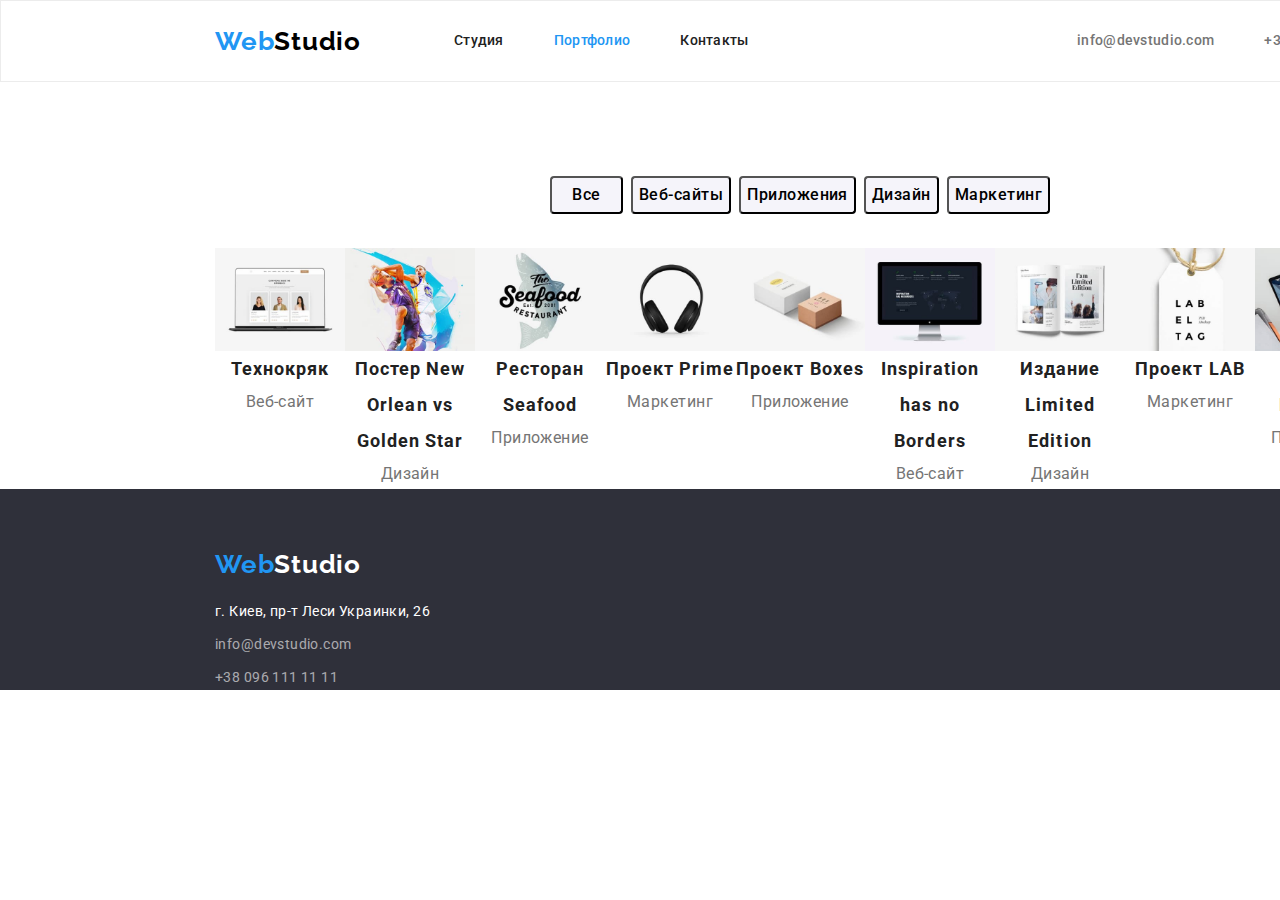
==== portfolio.html @ 8e0e22f5 "добавил стили кнопкам в портфолио" ====
<!DOCTYPE html>
<html lang="ru">

<head>
    <meta charset="UTF-8">
    <meta http-equiv="X-UA-Compatible" content="IE=edge">
    <meta name="viewport" content="width=device-width, initial-scale=1.0">
    <title>portfolio</title>
    <link rel="stylesheet"
        href="https://cdnjs.cloudflare.com/ajax/libs/modern-normalize/1.0.0/modern-normalize.min.css">
    <link rel="preconnect" href="https://fonts.gstatic.com">
    <link
        href="https://fonts.googleapis.com/css2?family=Raleway:wght@700&family=Roboto:wght@400;500;700;900&display=swap"
        rel="stylesheet">
    <link rel="stylesheet" href="./css/styles.css">
</head>

<body>

    <!-- Шапка сайта-->

    <header class="header">
        <div class="conteiner header-section">
            <div class="header-navigation">
                <nav class="nav-logo">
                    <a class="logo nav-logo" href="./index.html">Web<span class="dark-logo nav-logo">Studio</span></a>
    
                    <ul class="list">
                        <li class="item"><a class="link" href="./index.html">Студия</a></li>
                        <li class="item"><a class="link link-current" href="./portfolio.html">Портфолио</a></li>
                        <li class="item"><a class="link" href="">Контакты</a></li>
                    </ul>
                </nav>
            </div>
            <div class="header-connection">
                <ul class="list">
                    <li class="item"><a class="list-connection" href="mailto:info@devstudio.com">info@devstudio.com</a></li>
                    <li class="item"><a class="list-connection" href="tel:+380961111111">+38 096 111 11 11</a></li>
                </ul>
            </div>
        </div>
    </header>

    <main>
        <section class="main-bg-color">
            <div class="conteiner">
                <div class="filter-buttons">
                    <h1 class="visually-hidden">Фильтр</h1>
                    <ul class="list button-list">
                        <li class="button-item"><button class="portfolio-button" type="button">Все</button></li>
                        <li class="button-item"><button class="portfolio-button" type="button">Веб-сайты</button></li>
                        <li class="button-item"><button class="portfolio-button" type="button">Приложения</button></li>
                        <li class="button-item"><button class="portfolio-button" type="button">Дизайн</button></li>
                        <li class="button-item"><button class="portfolio-button" type="button">Маркетинг</button></li>
                    </ul>
                </div>
            </div>
            <div class="conteiner">
                <ul class="list">
                    <li>
                        <img src="./images/portfolio/img1.jpg" alt="Фото ноутбука" width="370" height="294">
                        <h2 class="portfolio-title">Технокряк</h2>
                        <p class="portfolio-text">Веб-сайт</p>
                    </li>
                    <li>
                        <img src="./images/portfolio/img2.jpg" alt="Фото баскетболистов" width="370" height="294">
                        <h2 class="portfolio-title">Постер New Orlean vs Golden Star</h2>
                        <p class="portfolio-text">Дизайн</p>
                    </li>
                    <li>
                        <img src="./images/portfolio/img3.jpg" alt="Фото логотипа рыбного ресторана" width="370" height="294">
                        <h2 class="portfolio-title">Ресторан Seafood</h2>
                        <p class="portfolio-text">Приложение</p>
                    </li>
                    <li>
                        <img src="./images/portfolio/img4.jpg" alt="Фото наушников" width="370" height="294">
                        <h2 class="portfolio-title">Проект Prime</h2>
                        <p class="portfolio-text">Маркетинг</p>
                    </li>
                    <li>
                        <img src="./images/portfolio/img5.jpg" alt="Фото двух коробок" width="370" height="294">
                        <h2 class="portfolio-title">Проект Boxes</h2>
                        <p class="portfolio-text">Приложение</p>
                    </li>
                    <li>
                        <img src="./images/portfolio/img6.jpg" alt="Фото монитора" width="370" height="294">
                        <h2 class="portfolio-title">Inspiration has no Borders</h2>
                        <p class="portfolio-text">Веб-сайт</p>
                    </li>
                    <li>
                        <img src="./images/portfolio/img7.jpg" alt="Фото раскрытой книги" width="370" height="294">
                        <h2 class="portfolio-title">Издание Limited Edition</h2>
                        <p class="portfolio-text">Дизайн</p>
                    </li>
                    <li>
                        <img src="./images/portfolio/img8.jpg" alt="Фото бирки" width="370" height="294">
                        <h2 class="portfolio-title">Проект LAB</h2>
                        <p class="portfolio-text">Маркетинг</p>
                    </li>
                    <li>
                        <img src="./images/portfolio/img9.jpg" alt="Фото ноутбука с сайтом" width="370" height="294">
                        <h2 class="portfolio-title">Growing Business</h2>
                        <p class="portfolio-text">Приложение</p>
                    </li>
                </ul>
            </div>
        </section>
    </main>

    <!--Футер-->

    <footer class="dark-bg-footer">
        <div class="conteiner">
            <div class="footer-logo">
                <a class="logo nav-logo" href="./index.html">Web<span class="light-logo nav-logo">Studio</span></a>
                <address class="address">
                    г. Киев, пр-т Леси Украинки, 26
                </address>
            </div>
            <div class="footer-connection">
                <ul class="list-connection">
                    <li class="list-connection-items"><a class="link link-connection"
                            href="mailto:info@devstudio.com">info@devstudio.com</a></li>
                    <li class="list-connection-items"><a class="link link-connection" href="tel:+380961111111">+38 096 111
                            11 11</a></li>
                </ul>
            </div>
        </div>
    </footer>
</body>

</html>
---- css/styles.css ----
:root {
  --main-text-color: #757575;
  --second-text-color: #212121;
  --accent-color: #2196f3;
  --title-color: #ffffff;
  --dark-bg-color: #2f303a;
  --main-bg-color: #e5e5e5;
  --second-bg-color: #f5f4fa;
  --footer-link-color: rgba(255, 255, 255, 0.6);
  --logo-font: 'Raleway', sans-serif;
  --grid-item: 1;
}

html {
  box-sizing: border-box;
}

*,
*::after,
*::before {
  box-sizing: inherit;
}

body {
  font-family: 'Roboto', sans-serif;
  font-style: normal;
  font-weight: 400;
  font-size: 14px;
  line-height: 1.71;
  letter-spacing: 0.03em;
  color: var (--main-text-color);
}

.visually-hidden {
  position: absolute !important;
  clip: rect(1px 1px 1px 1px);
  clip: rect(1px, 1px, 1px, 1px);
  padding: 0 !important;
  border: 0 !important;
  height: 1px !important;
  width: 1px !important;
  overflow: hidden;
}

h1,
h2,
h3,
h4,
h5,
h6,
p {
  margin-top: 0;
  margin-bottom: 0;
}

img {
  display: block;
  max-width: 100%;
  height: auto;
}

.header {
  width: 1600px;
  background-color: var(--title-color);
  border: 1px solid #ececec;
}

.conteiner {
  width: 1200px;
  padding-left: 15px;
  padding-right: 15px;

  margin-left: auto;
  margin-right: auto;
}

.grid {
  display: flex;
  flex-wrap: wrap;
  margin-right: -30px;
  margin-top: -30px;
}

.grid-item {
  flex-basis: calc((100% - 30px * var(--grid-item)) / var(--grid-item));
  margin-right: 30px;
  margin-top: 30px;
}

.bg-title-features > .conteiner,
.bg-title-work > .conteiner,
.second-bg-color > .conteiner {
  padding-top: 94px;
}

.second-bg-color > .conteiner {
  padding-bottom: 94px;
}

.main-bg-color > .conteiner {
  display: flex;
  flex-direction: column;
  justify-content: center;
  align-items: center;
  text-align: center;
  margin-bottom: 0;
}

.header-section {
  display: flex;
}

.header-navigation {
  display: flex;
  align-items: center;
  margin-left: 0;
}

.header-connection {
  display: flex;
  align-items: center;
  margin-left: auto;
}

.nav-logo {
  display: flex;
  align-items: center;

  font-weight: 700;
  font-size: 26px;
  line-height: 1.19;
  letter-spacing: 0.03em;
}

.logo {
  margin-right: 93px;

  font-family: var(--logo-font);
  color: var(--accent-color);
  text-decoration: none;
}

.dark-logo {
  font-family: var(--logo-font);
  color: #000000;
  text-decoration: none;
}

.light-logo {
  font-family: var(--logo-font);
  color: #ffffff;
  text-decoration: none;
}

.link {
  display: block;
  padding-top: 32px;
  padding-bottom: 32px;

  font-weight: 500;
  font-size: 14px;
  line-height: 1.14;
  letter-spacing: 0.02em;
  text-decoration: none;
  color: var(--second-text-color);
}

.link-current {
  color: var(--accent-color);
}

.link:hover,
.link:focus {
  color: var(--accent-color);
}

.list-item {
  --grid-item: 3;
}

.team-item {
  --grid-item: 4;
}

.card {
  display: flex;
}

.card-content {
  padding: 30px;
}

.list-connection:hover,
.list-connection:focus {
  color: var(--accent-color);
}

.portfolio-button:hover,
.portfolio-button:focus {
  color: var(--title-color);
  background-color: var(--accent-color);
}

.button {
  display: inline-block;
  min-width: 200px;
  height: 50px;

  font-weight: 700;
  font-size: 16px;
  line-height: 1.87;
  letter-spacing: 0.06em;
  color: var(--title-color);
  background-color: var(--accent-color);
  cursor: pointer;
  border-radius: 4px;
}

.filter-buttons {
  padding-top: 94px;
  padding-bottom: 34px;
  align-items: center;
  justify-content: center;
}

.portfolio-button {
  display: inline-block;
  min-width: 73px;
  height: 38px;

  font-weight: 500;
  font-size: 16px;
  line-height: 1.62;
  text-align: center;
  letter-spacing: 0.03em;
  color: var (--second-text-color);
  background-color: var(--second-bg-color);
  cursor: pointer;
  border-radius: 4px;
}

.dark-bg-title,
.dark-bg-footer {
  width: 1600px;
  background-color: var(--dark-bg-color);
}

.bg-title-features,
.bg-title-work,
.second-bg-color,
.main-bg-color {
  width: 1600px;
}

.bg-title .main-bg-color {
  background-color: var(--main-bg-color);
}
.second-bg-color {
  background-color: var(--second-bg-color);
}

.list-title {
  margin-bottom: 10px;

  font-weight: 700;
  font-size: 14px;
  line-height: 1.14;
  text-transform: uppercase;
  color: var(--second-text-color);
}

.list .item:not(:last-child) {
  margin-right: 50px;
}

.list .item-list:not(:last-child) {
  margin-right: 30px;
}

.list .button-item:not(:last-child) {
  margin-right: 8px;
}

.link-work {
  padding-top: 0px;
  padding-bottom: 0px;
}

.list,
.list-connection {
  display: flex;
  padding-left: 0;
  margin: 0;
  list-style: none;
}

.item-list {
  max-width: 270px;

  font-size: 14px;
  line-height: 1.71;
  color: var(--main-text-color);
}

.hero {
  min-height: 100vh;
}

.title {
  max-width: 696px;
  margin-bottom: 30px;

  font-weight: 900;
  font-size: 44px;
  line-height: 1.36;
  text-align: center;
  letter-spacing: 0.06em;
  text-transform: uppercase;
  color: var(--title-color);
}

.section-title {
  margin-bottom: 50px;

  font-weight: 700;
  font-size: 36px;
  line-height: 1.16;
  text-align: center;
  letter-spacing: 0.03em;
  color: var(--second-text-color);
}

.portfolio-title {
  font-weight: 700;
  font-size: 18px;
  line-height: 2;
  letter-spacing: 0.06em;
  color: var(--second-text-color);
}

.portfolio-text {
  font-size: 16px;
  line-height: 1.87;
  letter-spacing: 0.03em;
  color: var(--main-text-color);
}

.second-title {
  font-weight: 700;
  font-size: 36px;
  line-height: 1.16;
  text-align: center;
  letter-spacing: 0.03em;
  color: var(--second-text-color);
}

.list-connection {
  display: block;

  text-decoration: none;
  font-weight: 500;
  font-size: 14px;
  line-height: 1.14;
  letter-spacing: 0.02em;
  color: var(--main-text-color);
}

.team-item {
  text-align: center;
  box-shadow: 0px 1px 3px rgba(0, 0, 0, 0.12), 0px 1px 1px rgba(0, 0, 0, 0.14),
    0px 2px 1px rgba(0, 0, 0, 0.2);
  border-radius: 0px 0px 4px 4px;
}

.team-member {
  font-weight: 500;
  font-size: 16px;
  line-height: 1.19;
  letter-spacing: 0.03em;
  color: var(--second-text-color);
}

.team-member-position {
  margin-top: 10px;

  font-weight: 400;
  font-size: 16px;
  line-height: 1.19;
  letter-spacing: 0.03em;
  color: var(--main-text-color);
}

.address {
  margin-top: 20px;

  font-style: normal;
  font-weight: 400;
  font-size: 14px;
  line-height: 1.71;
  letter-spacing: 0.03em;
  color: var(--title-color);
}

.link-connection {
  padding-top: 0;
  padding-bottom: 0;
  font-weight: 400;
  font-size: 14px;
  line-height: 1.71;
  letter-spacing: 0.03em;
  color: var(--footer-link-color);
}

.footer-logo {
  padding-top: 60px;
}

.list-connection-items {
  margin-top: 9px;
}
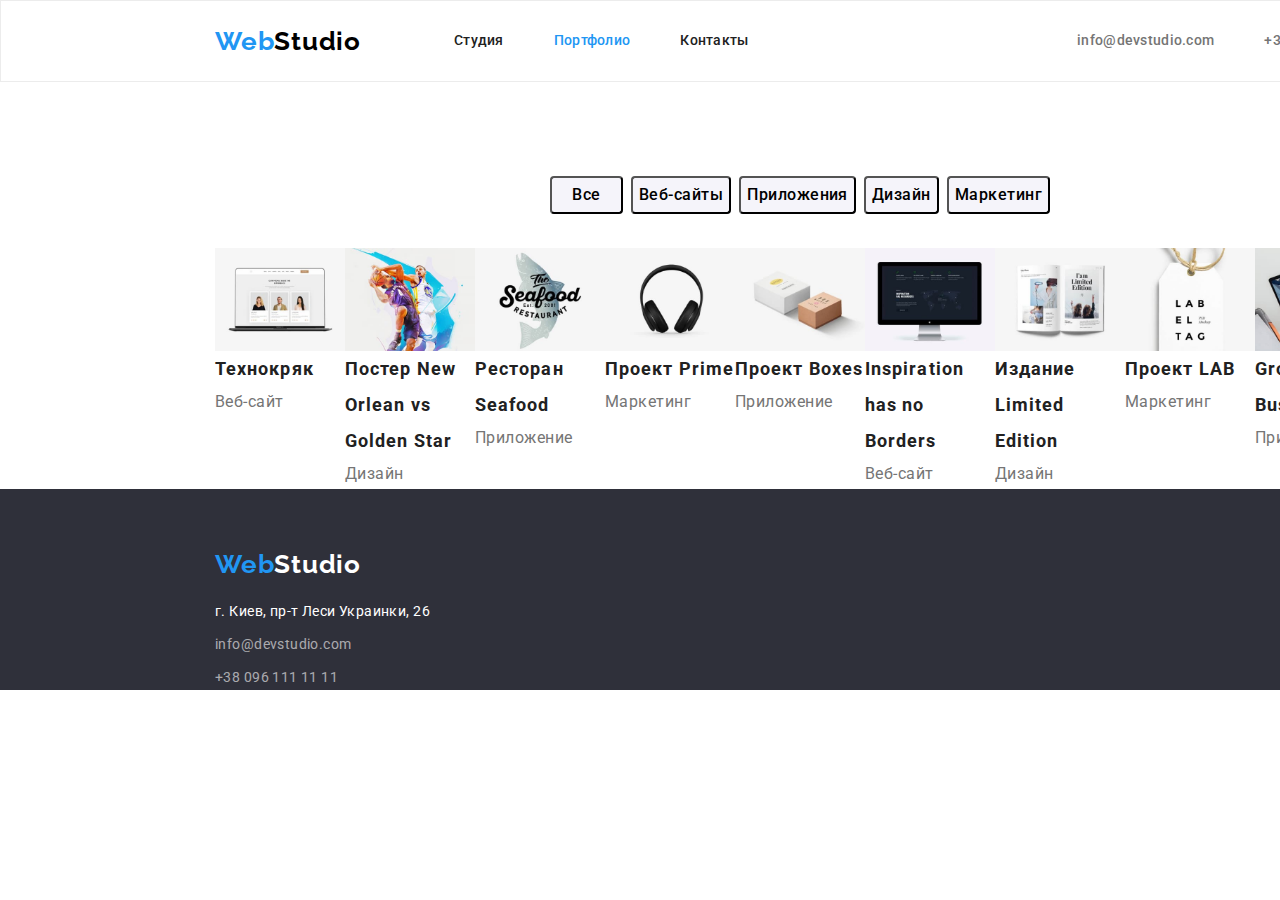
==== commit 99f7deb4: "подкорректировал" ====
--- a/portfolio.html
+++ b/portfolio.html
@@ -56,53 +56,55 @@
                 </div>
             </div>
             <div class="conteiner">
-                <ul class="list">
-                    <li>
-                        <img src="./images/portfolio/img1.jpg" alt="Фото ноутбука" width="370" height="294">
-                        <h2 class="portfolio-title">Технокряк</h2>
-                        <p class="portfolio-text">Веб-сайт</p>
-                    </li>
-                    <li>
-                        <img src="./images/portfolio/img2.jpg" alt="Фото баскетболистов" width="370" height="294">
-                        <h2 class="portfolio-title">Постер New Orlean vs Golden Star</h2>
-                        <p class="portfolio-text">Дизайн</p>
-                    </li>
-                    <li>
-                        <img src="./images/portfolio/img3.jpg" alt="Фото логотипа рыбного ресторана" width="370" height="294">
-                        <h2 class="portfolio-title">Ресторан Seafood</h2>
-                        <p class="portfolio-text">Приложение</p>
-                    </li>
-                    <li>
-                        <img src="./images/portfolio/img4.jpg" alt="Фото наушников" width="370" height="294">
-                        <h2 class="portfolio-title">Проект Prime</h2>
-                        <p class="portfolio-text">Маркетинг</p>
-                    </li>
-                    <li>
-                        <img src="./images/portfolio/img5.jpg" alt="Фото двух коробок" width="370" height="294">
-                        <h2 class="portfolio-title">Проект Boxes</h2>
-                        <p class="portfolio-text">Приложение</p>
-                    </li>
-                    <li>
-                        <img src="./images/portfolio/img6.jpg" alt="Фото монитора" width="370" height="294">
-                        <h2 class="portfolio-title">Inspiration has no Borders</h2>
-                        <p class="portfolio-text">Веб-сайт</p>
-                    </li>
-                    <li>
-                        <img src="./images/portfolio/img7.jpg" alt="Фото раскрытой книги" width="370" height="294">
-                        <h2 class="portfolio-title">Издание Limited Edition</h2>
-                        <p class="portfolio-text">Дизайн</p>
-                    </li>
-                    <li>
-                        <img src="./images/portfolio/img8.jpg" alt="Фото бирки" width="370" height="294">
-                        <h2 class="portfolio-title">Проект LAB</h2>
-                        <p class="portfolio-text">Маркетинг</p>
-                    </li>
-                    <li>
-                        <img src="./images/portfolio/img9.jpg" alt="Фото ноутбука с сайтом" width="370" height="294">
-                        <h2 class="portfolio-title">Growing Business</h2>
-                        <p class="portfolio-text">Приложение</p>
-                    </li>
-                </ul>
+                <div class="projects">
+                    <ul class="list projects-list">
+                        <li class="project-item">
+                            <img src="./images/portfolio/img1.jpg" alt="Фото ноутбука" width="370" height="294">
+                            <h2 class="portfolio-title">Технокряк</h2>
+                            <p class="portfolio-text">Веб-сайт</p>
+                        </li>
+                        <li class="project-item">
+                            <img src="./images/portfolio/img2.jpg" alt="Фото баскетболистов" width="370" height="294">
+                            <h2 class="portfolio-title">Постер New Orlean vs Golden Star</h2>
+                            <p class="portfolio-text">Дизайн</p>
+                        </li>
+                        <li class="project-item">
+                            <img src="./images/portfolio/img3.jpg" alt="Фото логотипа рыбного ресторана" width="370" height="294">
+                            <h2 class="portfolio-title">Ресторан Seafood</h2>
+                            <p class="portfolio-text">Приложение</p>
+                        </li>
+                        <li class="project-item">
+                            <img src="./images/portfolio/img4.jpg" alt="Фото наушников" width="370" height="294">
+                            <h2 class="portfolio-title">Проект Prime</h2>
+                            <p class="portfolio-text">Маркетинг</p>
+                        </li>
+                        <li class="project-item">
+                            <img src="./images/portfolio/img5.jpg" alt="Фото двух коробок" width="370" height="294">
+                            <h2 class="portfolio-title">Проект Boxes</h2>
+                            <p class="portfolio-text">Приложение</p>
+                        </li>
+                        <li class="project-item">
+                            <img src="./images/portfolio/img6.jpg" alt="Фото монитора" width="370" height="294">
+                            <h2 class="portfolio-title">Inspiration has no Borders</h2>
+                            <p class="portfolio-text">Веб-сайт</p>
+                        </li>
+                        <li class="project-item">
+                            <img src="./images/portfolio/img7.jpg" alt="Фото раскрытой книги" width="370" height="294">
+                            <h2 class="portfolio-title">Издание Limited Edition</h2>
+                            <p class="portfolio-text">Дизайн</p>
+                        </li>
+                        <li class="project-item">
+                            <img src="./images/portfolio/img8.jpg" alt="Фото бирки" width="370" height="294">
+                            <h2 class="portfolio-title">Проект LAB</h2>
+                            <p class="portfolio-text">Маркетинг</p>
+                        </li>
+                        <li class="project-item">
+                            <img src="./images/portfolio/img9.jpg" alt="Фото ноутбука с сайтом" width="370" height="294">
+                            <h2 class="portfolio-title">Growing Business</h2>
+                            <p class="portfolio-text">Приложение</p>
+                        </li>
+                    </ul>
+                </div>
             </div>
         </section>
     </main>
--- a/css/styles.css
+++ b/css/styles.css
@@ -99,11 +99,7 @@
 
 .main-bg-color > .conteiner {
   display: flex;
-  flex-direction: column;
   justify-content: center;
-  align-items: center;
-  text-align: center;
-  margin-bottom: 0;
 }
 
 .header-section {
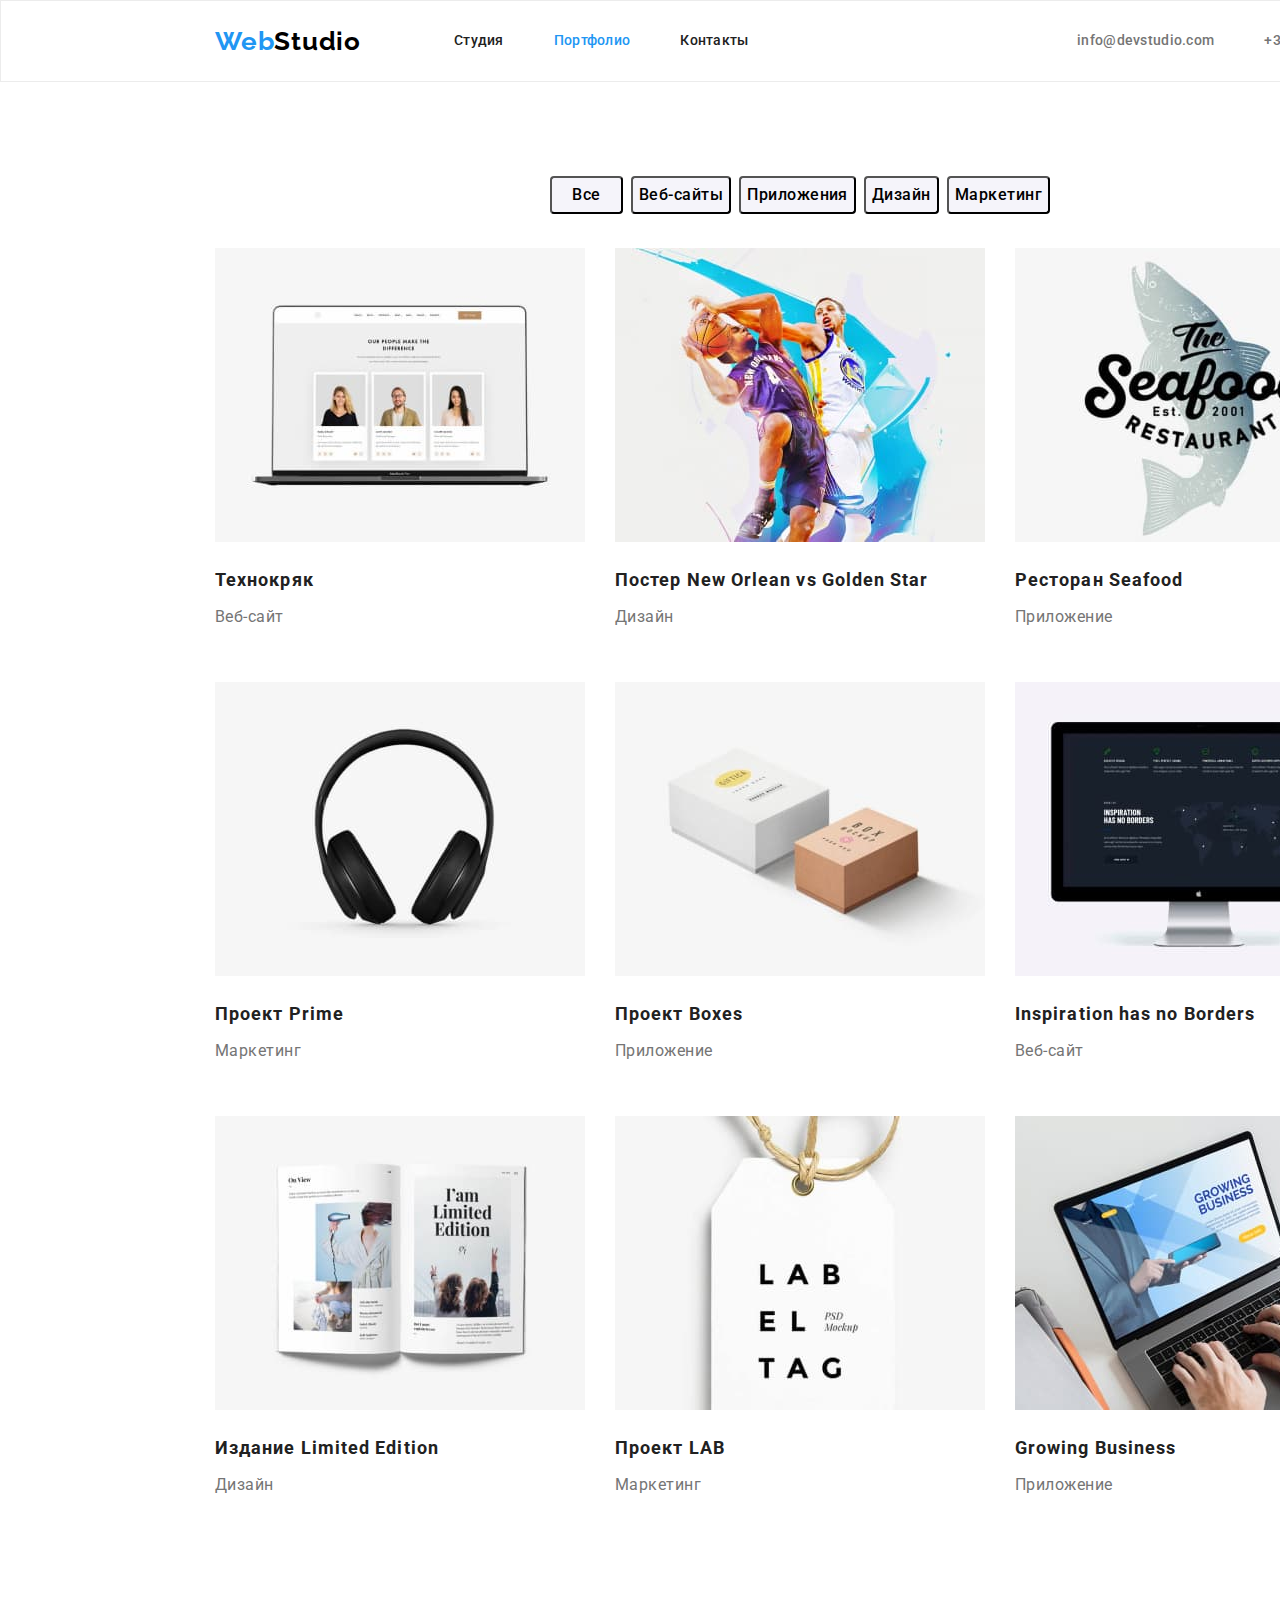
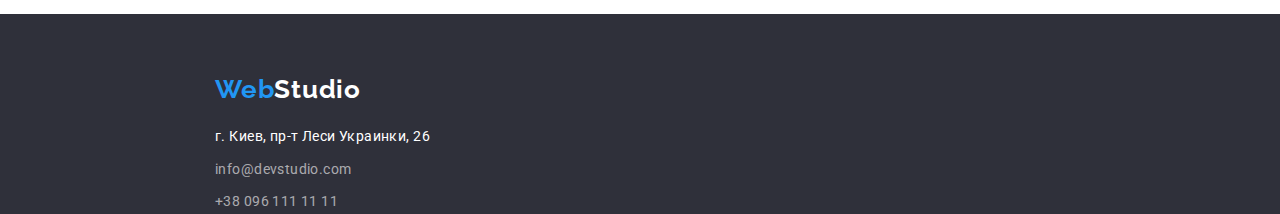
==== commit f016aad8: "добавил стили project" ====
--- a/portfolio.html
+++ b/portfolio.html
@@ -57,52 +57,88 @@
             </div>
             <div class="conteiner">
                 <div class="projects">
-                    <ul class="list projects-list">
-                        <li class="project-item">
-                            <img src="./images/portfolio/img1.jpg" alt="Фото ноутбука" width="370" height="294">
-                            <h2 class="portfolio-title">Технокряк</h2>
-                            <p class="portfolio-text">Веб-сайт</p>
+                    <ul class="list grid">
+                        <div class="card-portfolio">
+                            <li class="project-item grid-project">
+                                <img src="./images/portfolio/img1.jpg" alt="Фото ноутбука" width="370" height="294">
+                                <div class="card-portfolio-content">
+                                    <h2 class="portfolio-title">Технокряк</h2>
+                                    <p class="portfolio-text">Веб-сайт</p>
+                                </div>
+                            </li>
+                        </div>
+                        <div class="card-portfolio">
+                            <li class="project-item grid-project">
+                                <img src="./images/portfolio/img2.jpg" alt="Фото баскетболистов" width="370" height="294">
+                                <div class="card-portfolio-content">
+                                    <h2 class="portfolio-title">Постер New Orlean vs Golden Star</h2>
+                                    <p class="portfolio-text">Дизайн</p>
+                                </div>
+                            </li>
+                        </div>
+                        <div class="card-portfolio">
+                            <li class="project-item grid-project">
+                                <img src="./images/portfolio/img3.jpg" alt="Фото логотипа рыбного ресторана" width="370" height="294">
+                                <div class="card-portfolio-content">
+                                    <h2 class="portfolio-title">Ресторан Seafood</h2>
+                                    <p class="portfolio-text">Приложение</p>
+                                </div>
+                            </li>
+                        </div>
+                        <div class="card-portfolio">
+                            <li class="project-item grid-project">
+                                <img src="./images/portfolio/img4.jpg" alt="Фото наушников" width="370" height="294">
+                                <div class="card-portfolio-content">
+                                    <h2 class="portfolio-title">Проект Prime</h2>
+                                    <p class="portfolio-text">Маркетинг</p>
+                                </div>
+                            </li>
+                        </div>
+                        <div class="card-portfolio">
+                            <li class="project-item grid-project">
+                                <img src="./images/portfolio/img5.jpg" alt="Фото двух коробок" width="370" height="294">
+                                <div class="card-portfolio-content">
+                                    <h2 class="portfolio-title">Проект Boxes</h2>
+                                    <p class="portfolio-text">Приложение</p>
+                                </div>
                         </li>
-                        <li class="project-item">
-                            <img src="./images/portfolio/img2.jpg" alt="Фото баскетболистов" width="370" height="294">
-                            <h2 class="portfolio-title">Постер New Orlean vs Golden Star</h2>
-                            <p class="portfolio-text">Дизайн</p>
-                        </li>
-                        <li class="project-item">
-                            <img src="./images/portfolio/img3.jpg" alt="Фото логотипа рыбного ресторана" width="370" height="294">
-                            <h2 class="portfolio-title">Ресторан Seafood</h2>
-                            <p class="portfolio-text">Приложение</p>
-                        </li>
-                        <li class="project-item">
-                            <img src="./images/portfolio/img4.jpg" alt="Фото наушников" width="370" height="294">
-                            <h2 class="portfolio-title">Проект Prime</h2>
-                            <p class="portfolio-text">Маркетинг</p>
-                        </li>
-                        <li class="project-item">
-                            <img src="./images/portfolio/img5.jpg" alt="Фото двух коробок" width="370" height="294">
-                            <h2 class="portfolio-title">Проект Boxes</h2>
-                            <p class="portfolio-text">Приложение</p>
-                        </li>
-                        <li class="project-item">
-                            <img src="./images/portfolio/img6.jpg" alt="Фото монитора" width="370" height="294">
-                            <h2 class="portfolio-title">Inspiration has no Borders</h2>
-                            <p class="portfolio-text">Веб-сайт</p>
-                        </li>
-                        <li class="project-item">
-                            <img src="./images/portfolio/img7.jpg" alt="Фото раскрытой книги" width="370" height="294">
-                            <h2 class="portfolio-title">Издание Limited Edition</h2>
-                            <p class="portfolio-text">Дизайн</p>
-                        </li>
-                        <li class="project-item">
-                            <img src="./images/portfolio/img8.jpg" alt="Фото бирки" width="370" height="294">
-                            <h2 class="portfolio-title">Проект LAB</h2>
-                            <p class="portfolio-text">Маркетинг</p>
-                        </li>
-                        <li class="project-item">
-                            <img src="./images/portfolio/img9.jpg" alt="Фото ноутбука с сайтом" width="370" height="294">
-                            <h2 class="portfolio-title">Growing Business</h2>
-                            <p class="portfolio-text">Приложение</p>
-                        </li>
+                        </div>
+                        <div class="card-portfolio">
+                            <li class="project-item grid-project">
+                                <img src="./images/portfolio/img6.jpg" alt="Фото монитора" width="370" height="294">
+                                <div class="card-portfolio-content">
+                                    <h2 class="portfolio-title">Inspiration has no Borders</h2>
+                                    <p class="portfolio-text">Веб-сайт</p>
+                                </div>
+                            </li>
+                        </div>
+                        <div class="card-portfolio">
+                            <li class="project-item grid-project">
+                                <img src="./images/portfolio/img7.jpg" alt="Фото раскрытой книги" width="370" height="294">
+                                <div class="card-portfolio-content">
+                                    <h2 class="portfolio-title">Издание Limited Edition</h2>
+                                    <p class="portfolio-text">Дизайн</p>
+                                </div>
+                            </li> 
+                        </div>
+                        <div class="card-portfolio">
+                            <li class="project-item grid-project">
+                                <img src="./images/portfolio/img8.jpg" alt="Фото бирки" width="370" height="294">
+                                <div class="card-portfolio-content">
+                                    <h2 class="portfolio-title">Проект LAB</h2>
+                                    <p class="portfolio-text">Маркетинг</p>
+                                </div>
+                            </li>
+                        </div>
+                        <div class="card-portfolio">
+                            <li class="project-item grid-project">
+                                <img src="./images/portfolio/img9.jpg" alt="Фото ноутбука с сайтом" width="370" height="294">
+                                <div class="card-portfolio-content">
+                                <h2 class="portfolio-title">Growing Business</h2>
+                                <p class="portfolio-text">Приложение</p>
+                                </div>
+                            </li>
+                        </div>
                     </ul>
                 </div>
             </div>
--- a/css/styles.css
+++ b/css/styles.css
@@ -414,3 +414,30 @@
 .list-connection-items {
   margin-top: 9px;
 }
+
+.projects {
+  padding-bottom: 94px;
+}
+
+.grid {
+  display: flex;
+  flex-wrap: wrap;
+  margin-right: -30px;
+  margin-top: -30px;
+}
+
+.grid-item,
+.grid-project {
+  flex-basis: calc((100% - 30px * var(--grid-item)) / var(--grid-item));
+  margin-right: 30px;
+  margin-top: 30px;
+}
+
+.card-portfolio-content {
+  padding-top: 20px;
+  padding-bottom: 20px;
+}
+
+.portfolio-text {
+  margin-top: 4px;
+}
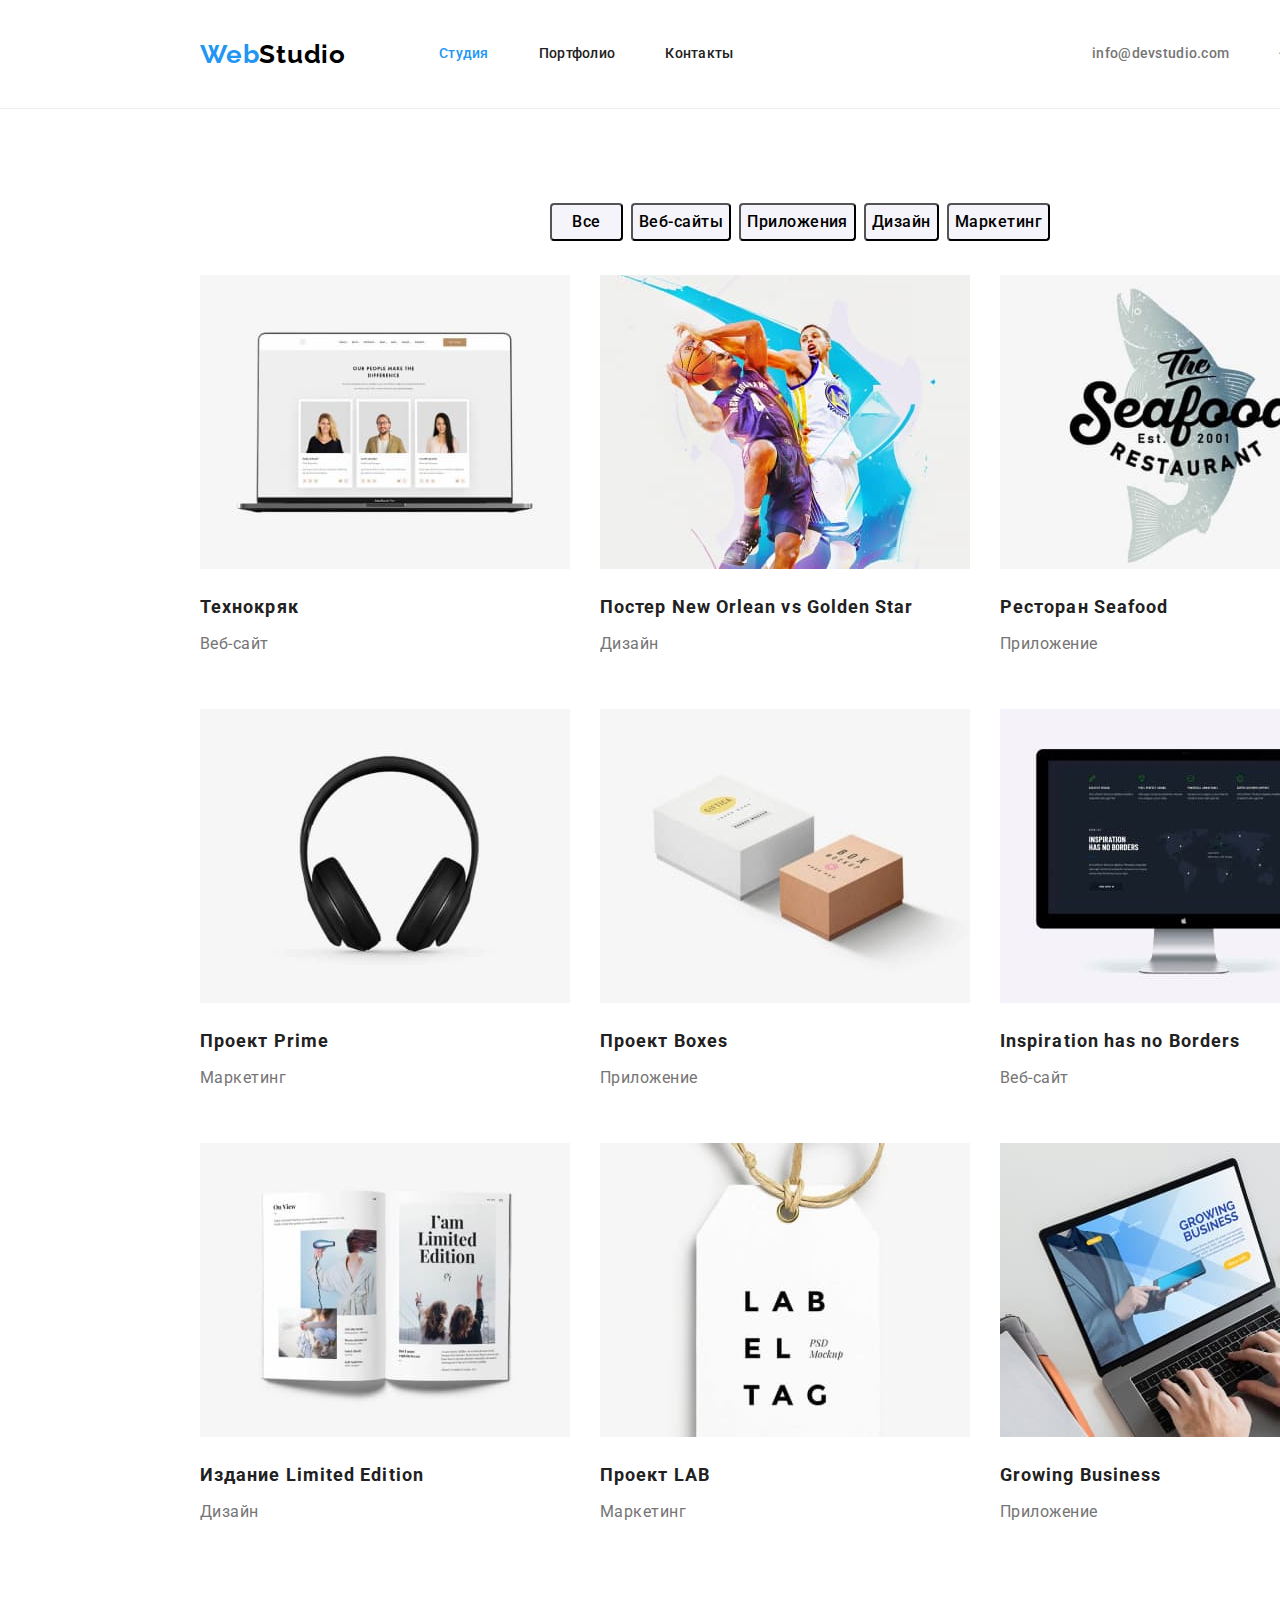
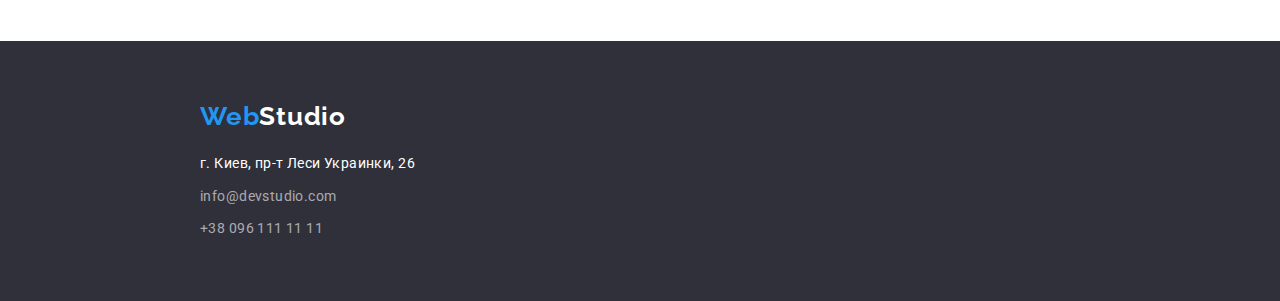
==== commit d2740836: "поменял хедер и футер в портфолио" ====
--- a/portfolio.html
+++ b/portfolio.html
@@ -21,23 +21,18 @@
 
     <header class="header">
         <div class="conteiner header-section">
-            <div class="header-navigation">
-                <nav class="nav-logo">
-                    <a class="logo nav-logo" href="./index.html">Web<span class="dark-logo nav-logo">Studio</span></a>
-    
-                    <ul class="list">
-                        <li class="item"><a class="link" href="./index.html">Студия</a></li>
-                        <li class="item"><a class="link link-current" href="./portfolio.html">Портфолио</a></li>
-                        <li class="item"><a class="link" href="">Контакты</a></li>
-                    </ul>
-                </nav>
-            </div>
-            <div class="header-connection">
+            <nav class="nav-logo">
+                <a class="logo nav-logo" href="./index.html">Web<span class="dark-logo nav-logo">Studio</span></a>
                 <ul class="list">
-                    <li class="item"><a class="list-connection" href="mailto:info@devstudio.com">info@devstudio.com</a></li>
-                    <li class="item"><a class="list-connection" href="tel:+380961111111">+38 096 111 11 11</a></li>
+                    <li class="item"><a class="link link-current" href="./index.html">Студия</a></li>
+                    <li class="item"><a class="link" href="./portfolio.html">Портфолио</a></li>
+                    <li class="item"><a class="link" href="">Контакты</a></li>
                 </ul>
-            </div>
+            </nav>
+            <ul class="list-contact">
+                <li class="item"><a class="list-connection" href="mailto:info@devstudio.com">info@devstudio.com</a></li>
+                <li class="item"><a class="list-connection" href="tel:+380961111111">+38 096 111 11 11</a></li>
+            </ul>
         </div>
     </header>
 
@@ -149,20 +144,16 @@
 
     <footer class="dark-bg-footer">
         <div class="conteiner">
-            <div class="footer-logo">
-                <a class="logo nav-logo" href="./index.html">Web<span class="light-logo nav-logo">Studio</span></a>
-                <address class="address">
-                    г. Киев, пр-т Леси Украинки, 26
-                </address>
-            </div>
-            <div class="footer-connection">
-                <ul class="list-connection">
+            <a class="logo nav-logo" href="./index.html">Web<span class="light-logo nav-logo">Studio</span></a>
+            <address class="address">
+                г. Киев, пр-т Леси Украинки, 26
+                <ul class="list-connection-footer">
                     <li class="list-connection-items"><a class="link link-connection"
                             href="mailto:info@devstudio.com">info@devstudio.com</a></li>
                     <li class="list-connection-items"><a class="link link-connection" href="tel:+380961111111">+38 096 111
                             11 11</a></li>
                 </ul>
-            </div>
+            </address>
         </div>
     </footer>
 </body>
--- a/css/styles.css
+++ b/css/styles.css
@@ -62,13 +62,11 @@
 .header {
   width: 1600px;
   background-color: var(--title-color);
-  border: 1px solid #ececec;
+  border-bottom: 1px solid #ececec;
 }
 
 .conteiner {
   width: 1200px;
-  padding-left: 15px;
-  padding-right: 15px;
 
   margin-left: auto;
   margin-right: auto;
@@ -104,18 +102,7 @@
 
 .header-section {
   display: flex;
-}
-
-.header-navigation {
-  display: flex;
   align-items: center;
-  margin-left: 0;
-}
-
-.header-connection {
-  display: flex;
-  align-items: center;
-  margin-left: auto;
 }
 
 .nav-logo {
@@ -142,6 +129,14 @@
   text-decoration: none;
 }
 
+.list-contact {
+  display: flex;
+
+  padding-left: 0;
+  margin-left: auto;
+  list-style: none;
+}
+
 .light-logo {
   font-family: var(--logo-font);
   color: #ffffff;
@@ -178,10 +173,6 @@
   --grid-item: 4;
 }
 
-.card {
-  display: flex;
-}
-
 .card-content {
   padding: 30px;
 }
@@ -201,6 +192,8 @@
   display: inline-block;
   min-width: 200px;
   height: 50px;
+  align-items: center;
+  justify-content: center;
 
   font-weight: 700;
   font-size: 16px;
@@ -235,17 +228,30 @@
   border-radius: 4px;
 }
 
+.dark-bg-title {
+  padding-top: 200px;
+  padding-bottom: 200px;
+}
+
 .dark-bg-title,
 .dark-bg-footer {
-  width: 1600px;
   background-color: var(--dark-bg-color);
 }
 
+.dark-bg-title,
 .bg-title-features,
 .bg-title-work,
 .second-bg-color,
+.dark-bg-footer,
 .main-bg-color {
   width: 1600px;
+  padding-left: 15px;
+  padding-right: 15px;
+}
+
+.dark-bg-footer {
+  padding-top: 60px;
+  padding-bottom: 60px;
 }
 
 .bg-title .main-bg-color {
@@ -269,6 +275,10 @@
   margin-right: 50px;
 }
 
+.list-contact .item:not(:last-child) {
+  margin-right: 50px;
+}
+
 .list .item-list:not(:last-child) {
   margin-right: 30px;
 }
@@ -277,13 +287,9 @@
   margin-right: 8px;
 }
 
-.link-work {
-  padding-top: 0px;
-  padding-bottom: 0px;
-}
-
 .list,
-.list-connection {
+.list-connection,
+.list-connection-footer {
   display: flex;
   padding-left: 0;
   margin: 0;
@@ -299,7 +305,12 @@
 }
 
 .hero {
-  min-height: 100vh;
+  display: flex;
+  flex-direction: column;
+  justify-content: center;
+  align-items: center;
+  text-align: center;
+  margin-bottom: 0;
 }
 
 .title {
@@ -352,6 +363,8 @@
 
 .list-connection {
   display: block;
+  padding-top: 32px;
+  padding-bottom: 32px;
 
   text-decoration: none;
   font-weight: 500;
@@ -359,6 +372,10 @@
   line-height: 1.14;
   letter-spacing: 0.02em;
   color: var(--main-text-color);
+}
+
+.list-connection-footer {
+  display: block;
 }
 
 .team-item {
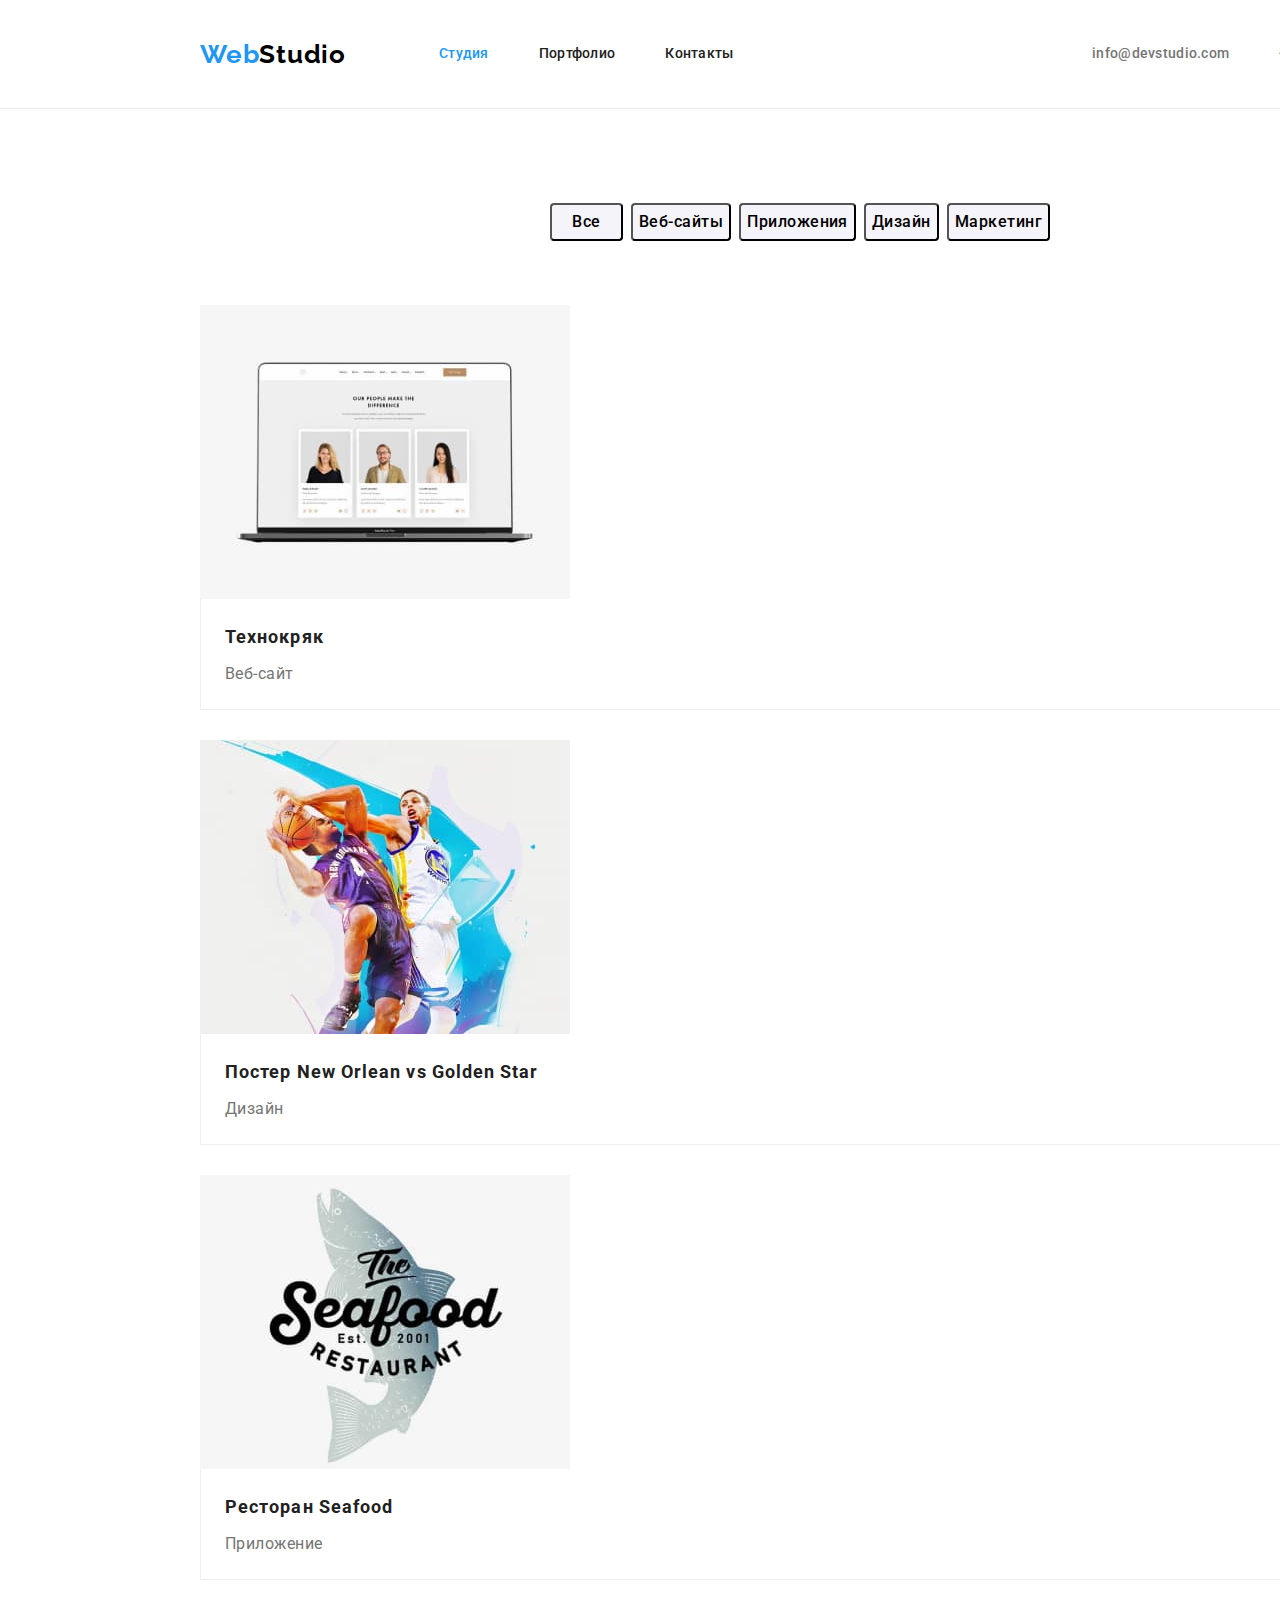
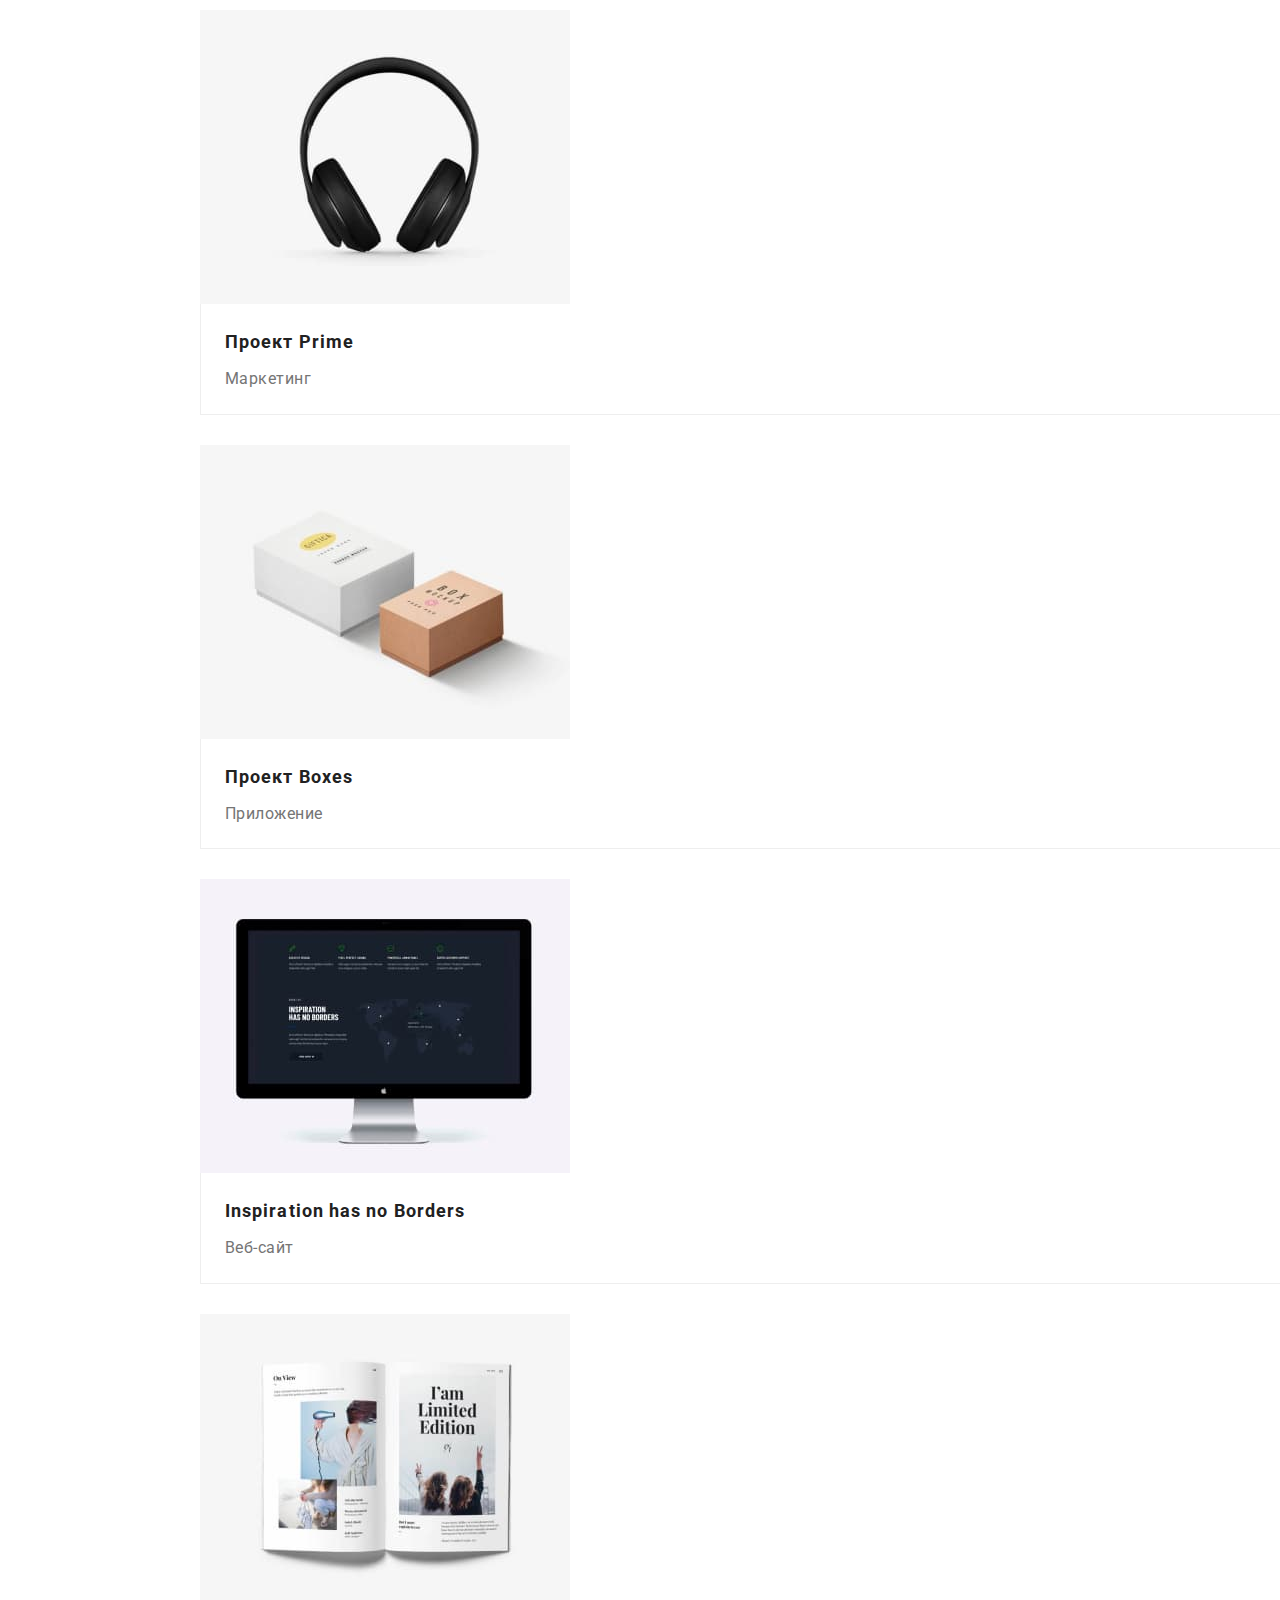
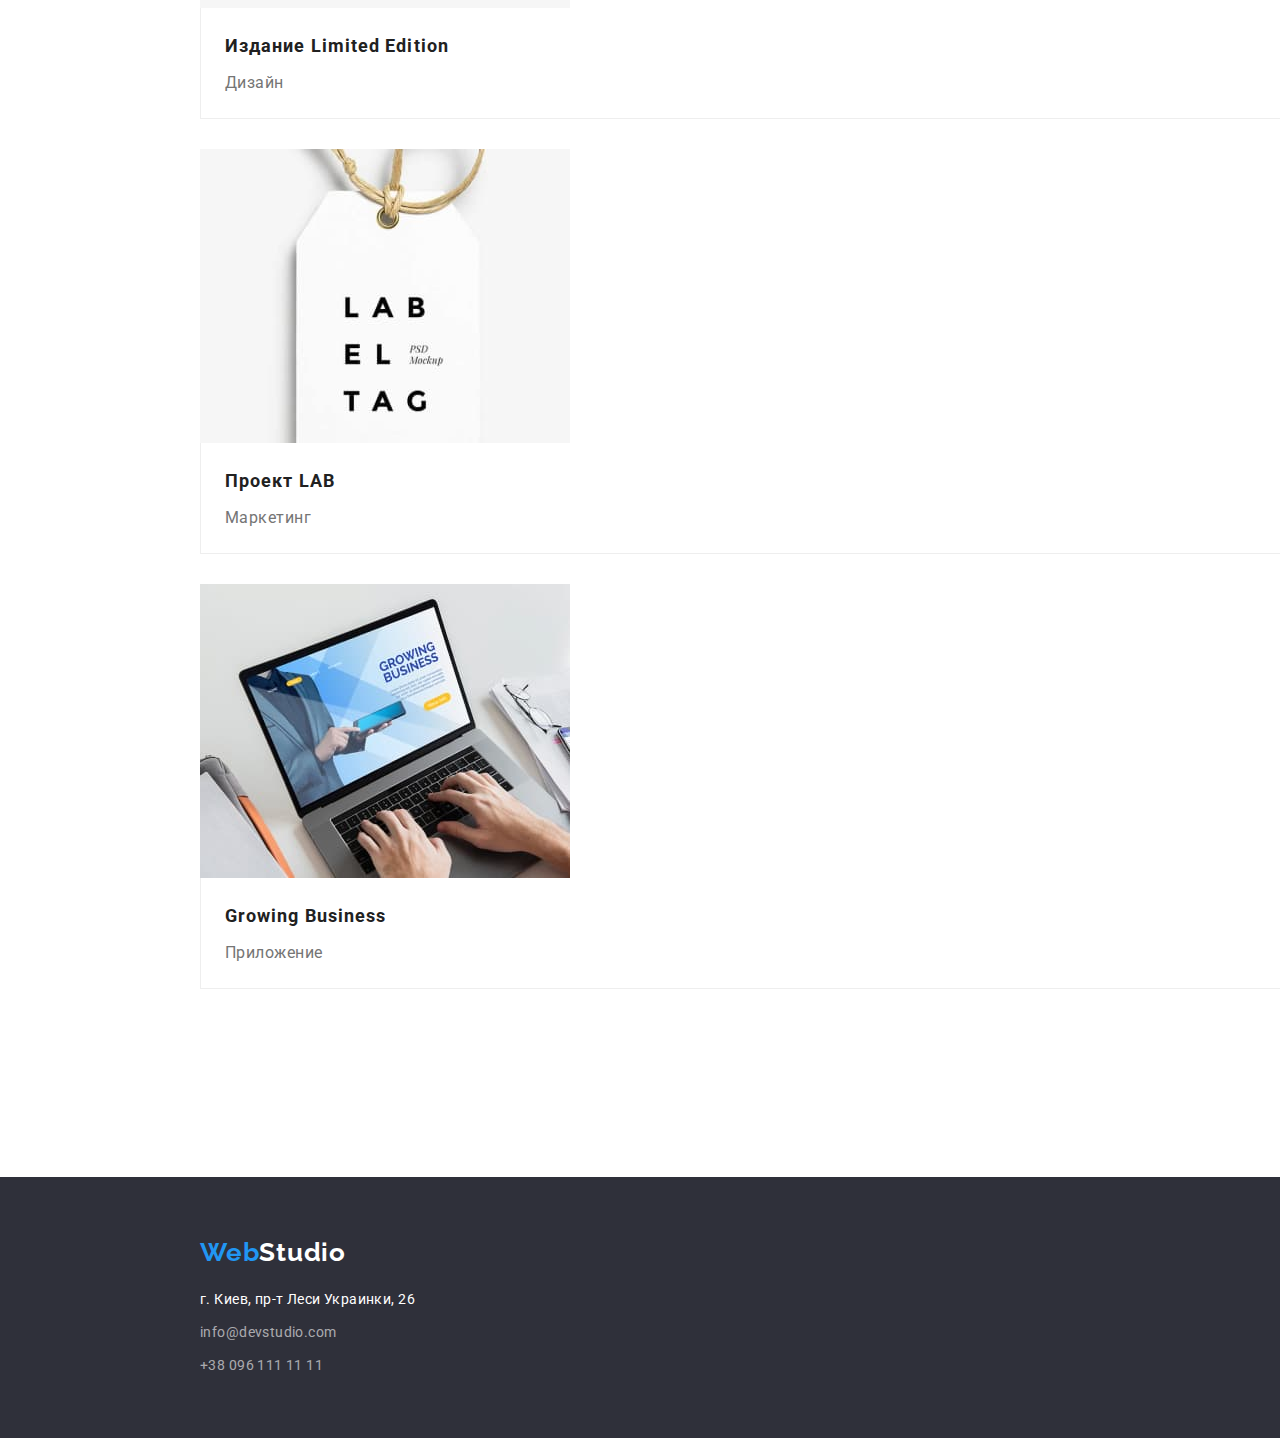
==== commit f539f2bf: "изменил портфолио" ====
--- a/portfolio.html
+++ b/portfolio.html
@@ -39,103 +39,80 @@
     <main>
         <section class="main-bg-color">
             <div class="conteiner">
-                <div class="filter-buttons">
-                    <h1 class="visually-hidden">Фильтр</h1>
-                    <ul class="list button-list">
-                        <li class="button-item"><button class="portfolio-button" type="button">Все</button></li>
-                        <li class="button-item"><button class="portfolio-button" type="button">Веб-сайты</button></li>
-                        <li class="button-item"><button class="portfolio-button" type="button">Приложения</button></li>
-                        <li class="button-item"><button class="portfolio-button" type="button">Дизайн</button></li>
-                        <li class="button-item"><button class="portfolio-button" type="button">Маркетинг</button></li>
-                    </ul>
-                </div>
-            </div>
-            <div class="conteiner">
-                <div class="projects">
-                    <ul class="list grid">
-                        <div class="card-portfolio">
-                            <li class="project-item grid-project">
-                                <img src="./images/portfolio/img1.jpg" alt="Фото ноутбука" width="370" height="294">
-                                <div class="card-portfolio-content">
-                                    <h2 class="portfolio-title">Технокряк</h2>
-                                    <p class="portfolio-text">Веб-сайт</p>
-                                </div>
-                            </li>
+                <h1 class="visually-hidden">Фильтр</h1>
+                <ul class="list button-list">
+                    <li class="button-item"><button class="portfolio-button" type="button">Все</button></li>
+                    <li class="button-item"><button class="portfolio-button" type="button">Веб-сайты</button></li>
+                    <li class="button-item"><button class="portfolio-button" type="button">Приложения</button></li>
+                    <li class="button-item"><button class="portfolio-button" type="button">Дизайн</button></li>
+                    <li class="button-item"><button class="portfolio-button" type="button">Маркетинг</button></li>
+                </ul>
+                
+                <ul class="list grid">                    
+                    <li class="project-item grid-project">
+                            <img src="./images/portfolio/img1.jpg" alt="Фото ноутбука" width="370" height="294">
+                        <div class="card-portfolio-content">
+                            <h2 class="portfolio-title">Технокряк</h2>
+                            <p class="portfolio-text">Веб-сайт</p>
                         </div>
-                        <div class="card-portfolio">
-                            <li class="project-item grid-project">
-                                <img src="./images/portfolio/img2.jpg" alt="Фото баскетболистов" width="370" height="294">
-                                <div class="card-portfolio-content">
-                                    <h2 class="portfolio-title">Постер New Orlean vs Golden Star</h2>
-                                    <p class="portfolio-text">Дизайн</p>
-                                </div>
-                            </li>
+                    </li>       
+                    <li class="project-item grid-project">
+                        <img src="./images/portfolio/img2.jpg" alt="Фото баскетболистов" width="370" height="294">
+                        <div class="card-portfolio-content">
+                            <h2 class="portfolio-title">Постер New Orlean vs Golden Star</h2>
+                            <p class="portfolio-text">Дизайн</p>
                         </div>
-                        <div class="card-portfolio">
-                            <li class="project-item grid-project">
-                                <img src="./images/portfolio/img3.jpg" alt="Фото логотипа рыбного ресторана" width="370" height="294">
-                                <div class="card-portfolio-content">
-                                    <h2 class="portfolio-title">Ресторан Seafood</h2>
-                                    <p class="portfolio-text">Приложение</p>
-                                </div>
-                            </li>
+                    </li>           
+                    <li class="project-item grid-project">
+                        <img src="./images/portfolio/img3.jpg" alt="Фото логотипа рыбного ресторана" width="370" height="294">
+                        <div class="card-portfolio-content">
+                            <h2 class="portfolio-title">Ресторан Seafood</h2>
+                            <p class="portfolio-text">Приложение</p>
                         </div>
-                        <div class="card-portfolio">
-                            <li class="project-item grid-project">
-                                <img src="./images/portfolio/img4.jpg" alt="Фото наушников" width="370" height="294">
-                                <div class="card-portfolio-content">
-                                    <h2 class="portfolio-title">Проект Prime</h2>
-                                    <p class="portfolio-text">Маркетинг</p>
-                                </div>
-                            </li>
+                    </li>                
+                    <li class="project-item grid-project">
+                        <img src="./images/portfolio/img4.jpg" alt="Фото наушников" width="370" height="294">
+                        <div class="card-portfolio-content">
+                            <h2 class="portfolio-title">Проект Prime</h2>
+                            <p class="portfolio-text">Маркетинг</p>
                         </div>
-                        <div class="card-portfolio">
-                            <li class="project-item grid-project">
-                                <img src="./images/portfolio/img5.jpg" alt="Фото двух коробок" width="370" height="294">
-                                <div class="card-portfolio-content">
-                                    <h2 class="portfolio-title">Проект Boxes</h2>
-                                    <p class="portfolio-text">Приложение</p>
-                                </div>
-                        </li>
+                    </li>                
+                    <li class="project-item grid-project">
+                        <img src="./images/portfolio/img5.jpg" alt="Фото двух коробок" width="370" height="294">
+                        <div class="card-portfolio-content">
+                            <h2 class="portfolio-title">Проект Boxes</h2>
+                            <p class="portfolio-text">Приложение</p>
                         </div>
-                        <div class="card-portfolio">
-                            <li class="project-item grid-project">
-                                <img src="./images/portfolio/img6.jpg" alt="Фото монитора" width="370" height="294">
-                                <div class="card-portfolio-content">
-                                    <h2 class="portfolio-title">Inspiration has no Borders</h2>
-                                    <p class="portfolio-text">Веб-сайт</p>
-                                </div>
-                            </li>
+                    </li>                
+                    <li class="project-item grid-project">
+                        <img src="./images/portfolio/img6.jpg" alt="Фото монитора" width="370" height="294">
+                        <div class="card-portfolio-content">
+                            <h2 class="portfolio-title">Inspiration has no Borders</h2>
+                            <p class="portfolio-text">Веб-сайт</p>
                         </div>
-                        <div class="card-portfolio">
-                            <li class="project-item grid-project">
-                                <img src="./images/portfolio/img7.jpg" alt="Фото раскрытой книги" width="370" height="294">
-                                <div class="card-portfolio-content">
-                                    <h2 class="portfolio-title">Издание Limited Edition</h2>
-                                    <p class="portfolio-text">Дизайн</p>
-                                </div>
-                            </li> 
+                    </li>                
+                    <li class="project-item grid-project">
+                        <img src="./images/portfolio/img7.jpg" alt="Фото раскрытой книги" width="370" height="294">
+                        <div class="card-portfolio-content">
+                            <h2 class="portfolio-title">Издание Limited Edition</h2>
+                            <p class="portfolio-text">Дизайн</p>
                         </div>
-                        <div class="card-portfolio">
-                            <li class="project-item grid-project">
-                                <img src="./images/portfolio/img8.jpg" alt="Фото бирки" width="370" height="294">
-                                <div class="card-portfolio-content">
-                                    <h2 class="portfolio-title">Проект LAB</h2>
-                                    <p class="portfolio-text">Маркетинг</p>
-                                </div>
-                            </li>
+                    </li>                 
+                    <li class="project-item grid-project">
+                        <img src="./images/portfolio/img8.jpg" alt="Фото бирки" width="370" height="294">
+                        <div class="card-portfolio-content">
+                            <h2 class="portfolio-title">Проект LAB</h2>
+                            <p class="portfolio-text">Маркетинг</p>
                         </div>
-                        <div class="card-portfolio">
-                            <li class="project-item grid-project">
-                                <img src="./images/portfolio/img9.jpg" alt="Фото ноутбука с сайтом" width="370" height="294">
-                                <div class="card-portfolio-content">
-                                <h2 class="portfolio-title">Growing Business</h2>
-                                <p class="portfolio-text">Приложение</p>
-                                </div>
-                            </li>
+                    </li>
+                    <li class="project-item grid-project">
+                        <img src="./images/portfolio/img9.jpg" alt="Фото ноутбука с сайтом" width="370" height="294">
+                        <div class="card-portfolio-content">
+                            <h2 class="portfolio-title">Growing Business</h2>
+                            <p class="portfolio-text">Приложение</p>
                         </div>
-                    </ul>
-                </div>
+                    </li>                    
+                </ul>
             </div>
         </section>
     </main>
--- a/css/styles.css
+++ b/css/styles.css
@@ -91,13 +91,9 @@
   padding-top: 94px;
 }
 
-.second-bg-color > .conteiner {
+.second-bg-color > .conteiner,
+.main-bg-color > .conteiner {
   padding-bottom: 94px;
-}
-
-.main-bg-color > .conteiner {
-  display: flex;
-  justify-content: center;
 }
 
 .header-section {
@@ -171,10 +167,6 @@
 
 .team-item {
   --grid-item: 4;
-}
-
-.card-content {
-  padding: 30px;
 }
 
 .list-connection:hover,
@@ -203,13 +195,6 @@
   background-color: var(--accent-color);
   cursor: pointer;
   border-radius: 4px;
-}
-
-.filter-buttons {
-  padding-top: 94px;
-  padding-bottom: 34px;
-  align-items: center;
-  justify-content: center;
 }
 
 .portfolio-button {
@@ -254,6 +239,11 @@
   padding-bottom: 60px;
 }
 
+.main-bg-color {
+  padding-top: 94px;
+  padding-bottom: 94px;
+}
+
 .bg-title .main-bg-color {
   background-color: var(--main-bg-color);
 }
@@ -378,6 +368,11 @@
   display: block;
 }
 
+.button-list {
+  justify-content: center;
+  margin-bottom: 34px;
+}
+
 .team-item {
   text-align: center;
   box-shadow: 0px 1px 3px rgba(0, 0, 0, 0.12), 0px 1px 1px rgba(0, 0, 0, 0.14),
@@ -432,18 +427,13 @@
   margin-top: 9px;
 }
 
-.projects {
-  padding-bottom: 94px;
-}
-
-.grid {
+/*.grid {
   display: flex;
   flex-wrap: wrap;
   margin-right: -30px;
   margin-top: -30px;
-}
-
-.grid-item,
+}*/
+
 .grid-project {
   flex-basis: calc((100% - 30px * var(--grid-item)) / var(--grid-item));
   margin-right: 30px;
@@ -452,8 +442,12 @@
 
 .card-portfolio-content {
   padding-top: 20px;
+  padding-right: 24px;
   padding-bottom: 20px;
-}
+  padding-left: 24px;
+  border-right: 1px solid #eeeeee;
+  border-left: 1px solid #eeeeee;
+  border-bottom: 1px solid #eeeeee;
 
 .portfolio-text {
   margin-top: 4px;
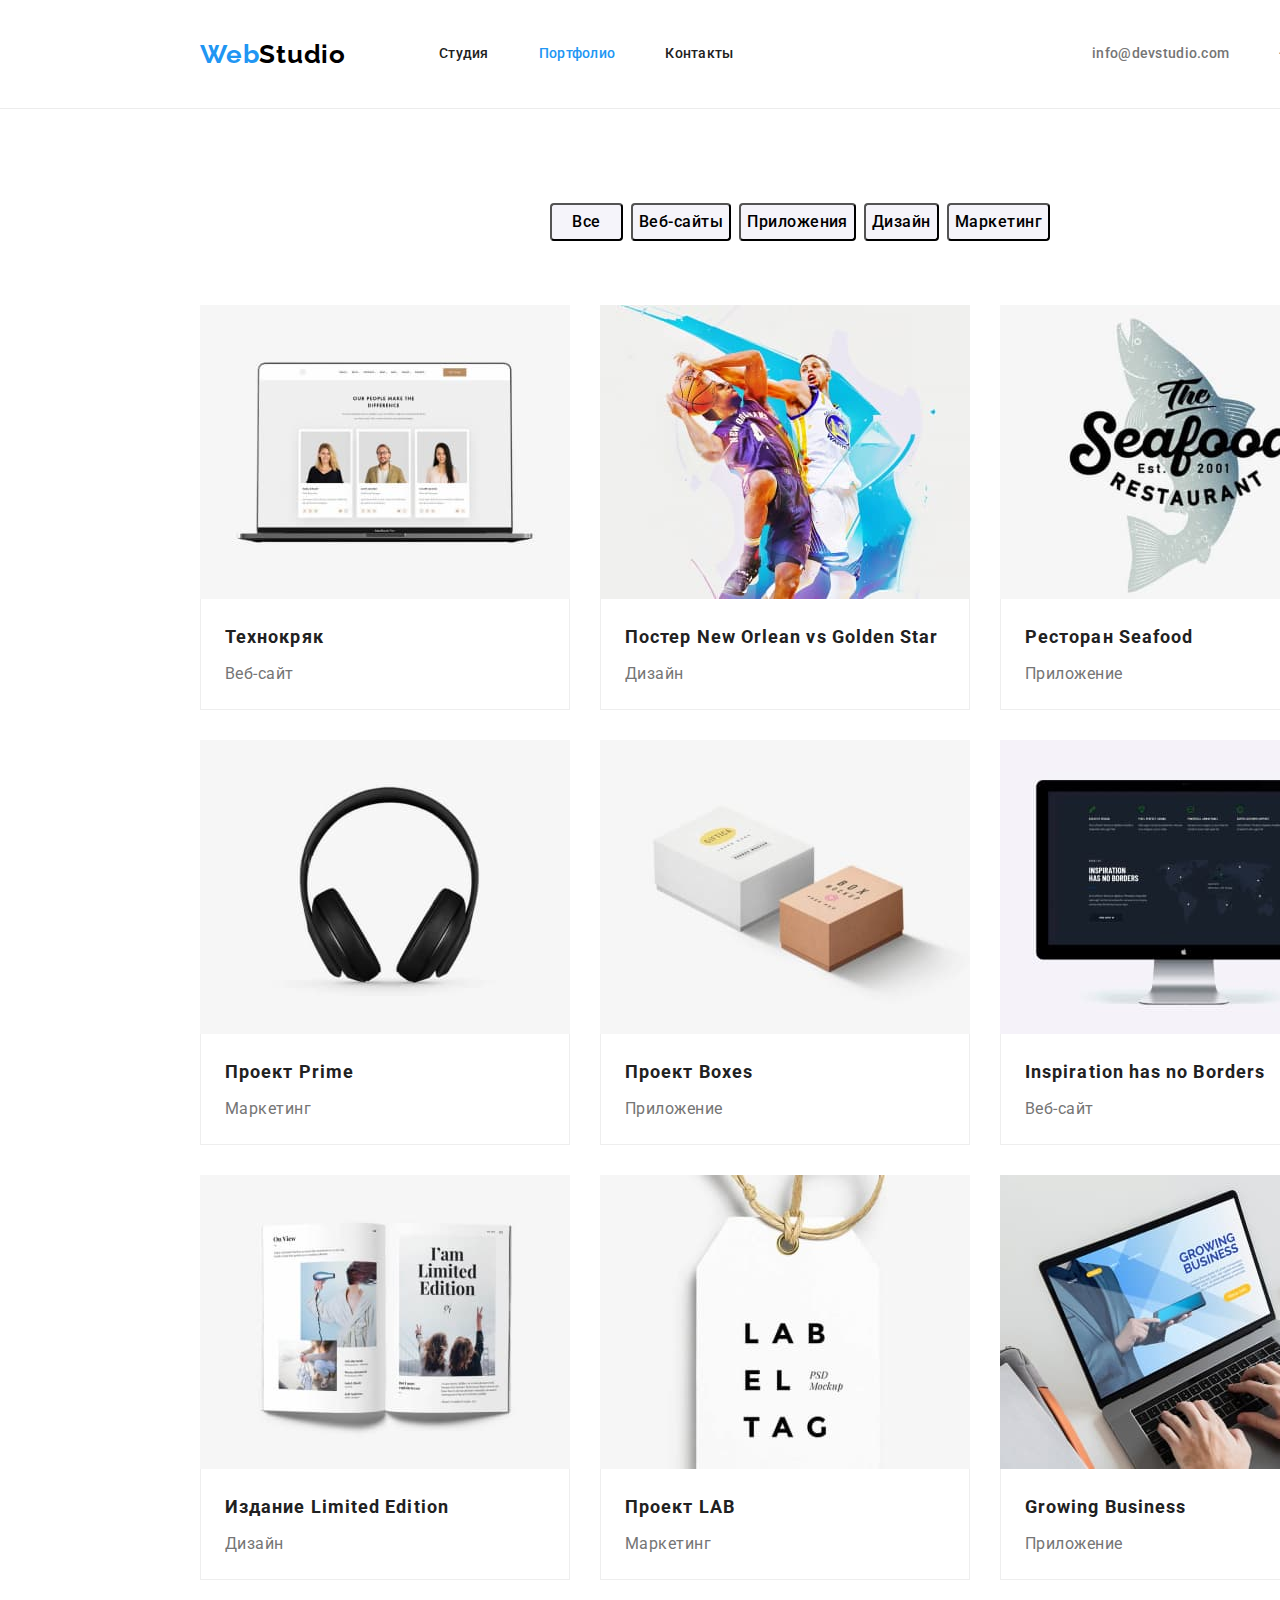
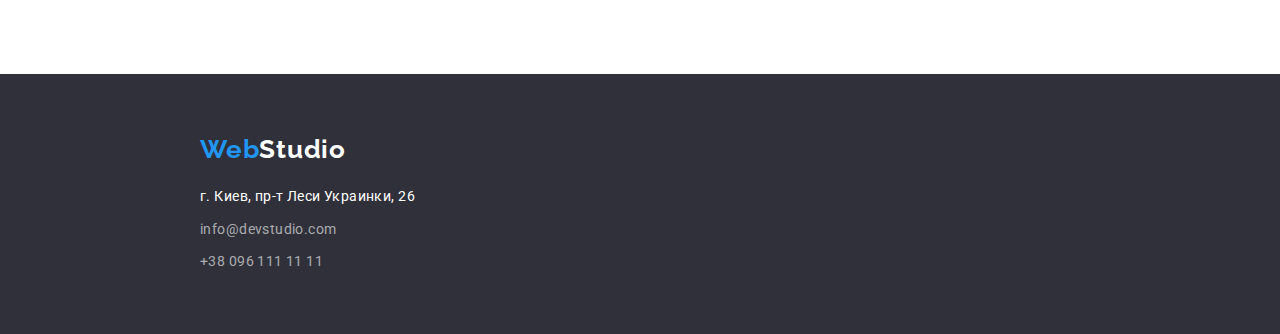
==== commit 9e0ee176: "заменил ссылку портфолио" ====
--- a/portfolio.html
+++ b/portfolio.html
@@ -24,8 +24,8 @@
             <nav class="nav-logo">
                 <a class="logo nav-logo" href="./index.html">Web<span class="dark-logo nav-logo">Studio</span></a>
                 <ul class="list">
-                    <li class="item"><a class="link link-current" href="./index.html">Студия</a></li>
-                    <li class="item"><a class="link" href="./portfolio.html">Портфолио</a></li>
+                    <li class="item"><a class="link" href="./index.html">Студия</a></li>
+                    <li class="item"><a class="link link-current" href="./portfolio.html">Портфолио</a></li>
                     <li class="item"><a class="link" href="">Контакты</a></li>
                 </ul>
             </nav>
--- a/css/styles.css
+++ b/css/styles.css
@@ -85,6 +85,12 @@
   margin-top: 30px;
 }
 
+.grid-project {
+  flex-basis: calc((100% - 30px * var(--grid-item)) / var(--grid-item));
+  margin-right: 30px;
+  margin-top: 30px;
+}
+
 .bg-title-features > .conteiner,
 .bg-title-work > .conteiner,
 .second-bg-color > .conteiner {
@@ -167,6 +173,10 @@
 
 .team-item {
   --grid-item: 4;
+}
+
+.project-item {
+  --grid-item: 3;
 }
 
 .list-connection:hover,
@@ -241,7 +251,6 @@
 
 .main-bg-color {
   padding-top: 94px;
-  padding-bottom: 94px;
 }
 
 .bg-title .main-bg-color {
@@ -380,6 +389,10 @@
   border-radius: 0px 0px 4px 4px;
 }
 
+.card-content {
+  padding: 20px;
+}
+
 .team-member {
   font-weight: 500;
   font-size: 16px;
@@ -425,19 +438,6 @@
 
 .list-connection-items {
   margin-top: 9px;
-}
-
-/*.grid {
-  display: flex;
-  flex-wrap: wrap;
-  margin-right: -30px;
-  margin-top: -30px;
-}*/
-
-.grid-project {
-  flex-basis: calc((100% - 30px * var(--grid-item)) / var(--grid-item));
-  margin-right: 30px;
-  margin-top: 30px;
 }
 
 .card-portfolio-content {
@@ -448,6 +448,7 @@
   border-right: 1px solid #eeeeee;
   border-left: 1px solid #eeeeee;
   border-bottom: 1px solid #eeeeee;
+}
 
 .portfolio-text {
   margin-top: 4px;
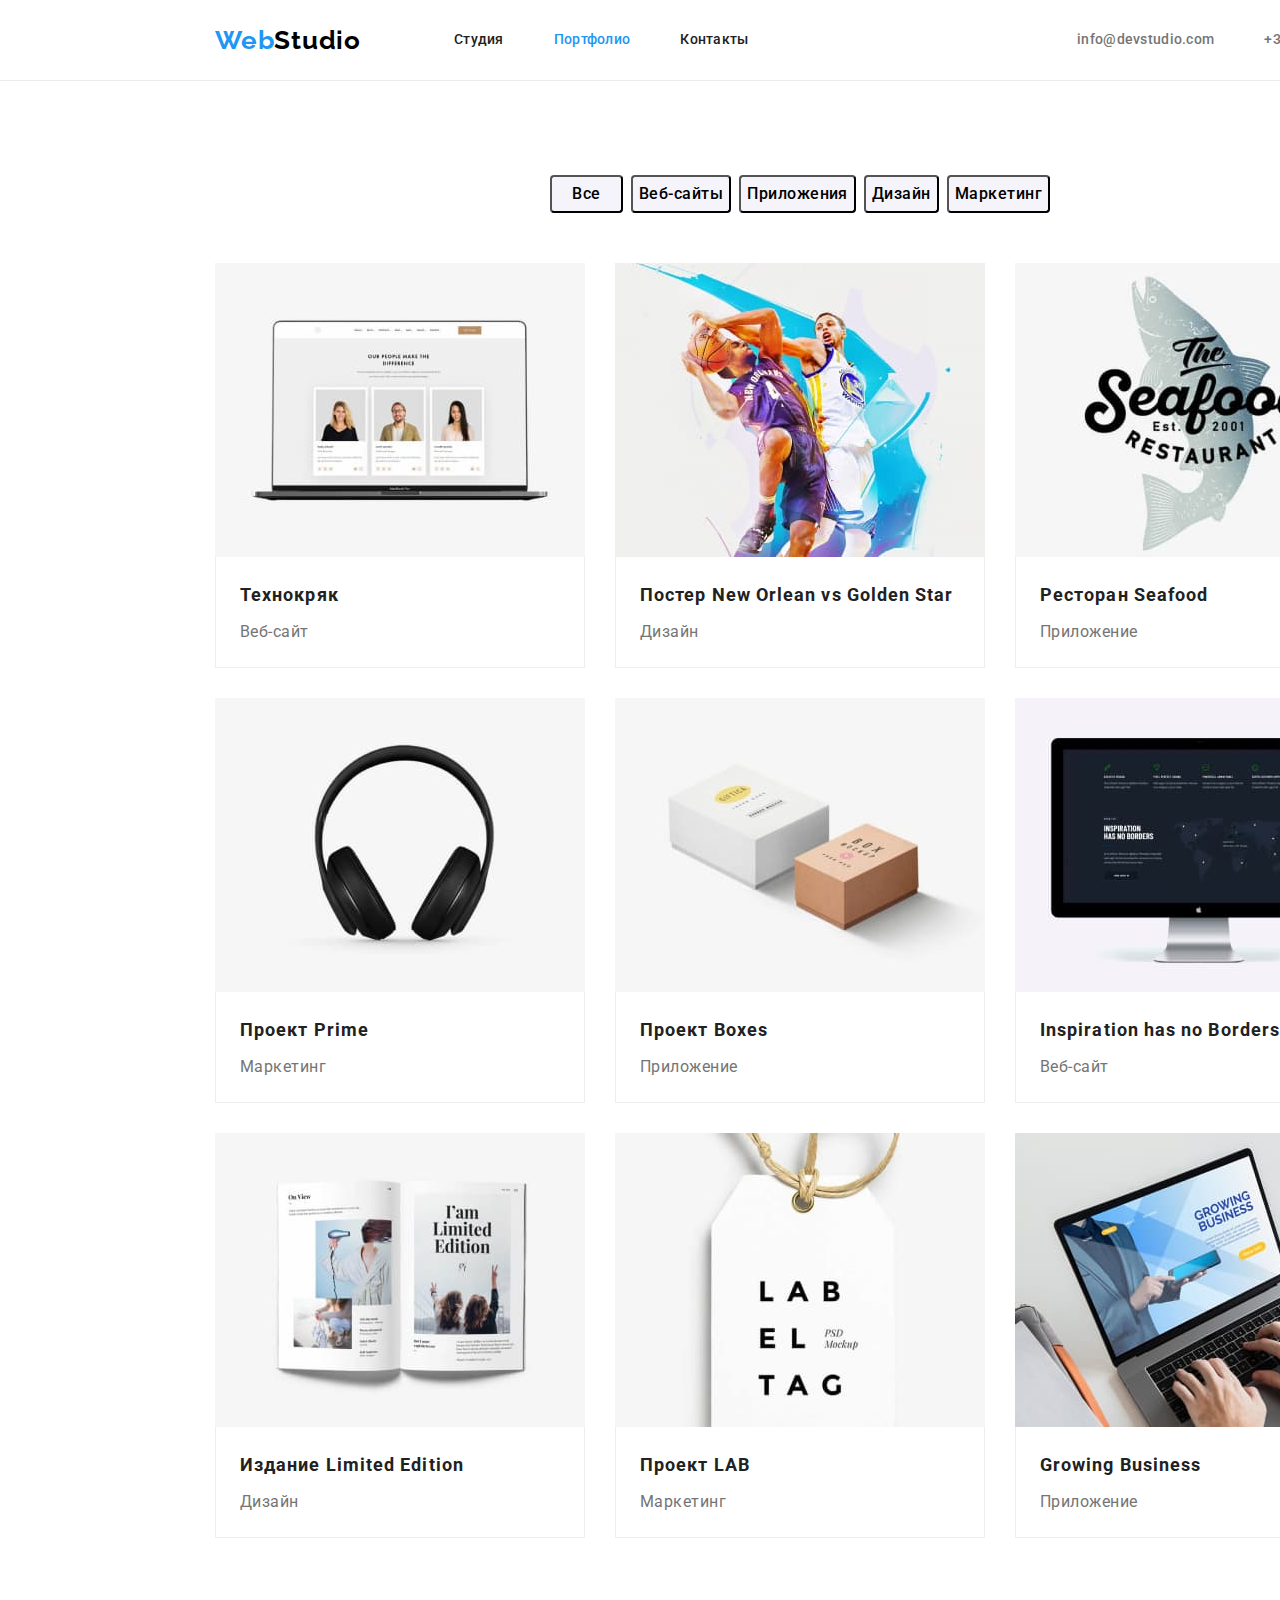
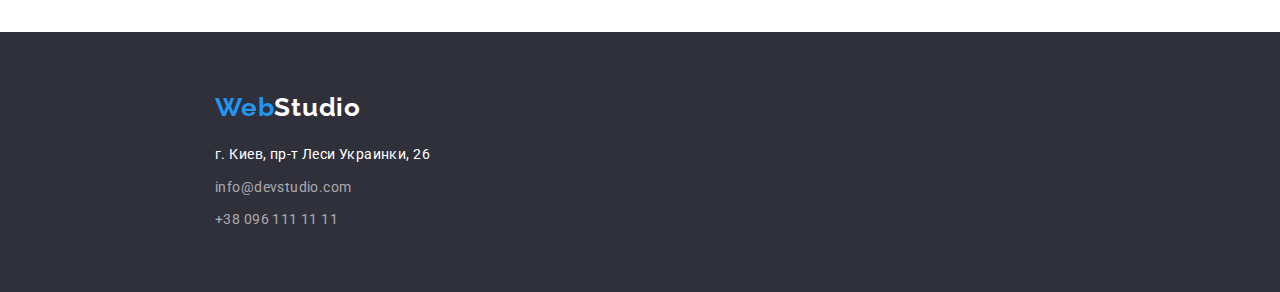
==== commit d0460163: "внес правки" ====
--- a/portfolio.html
+++ b/portfolio.html
@@ -23,7 +23,7 @@
         <div class="conteiner header-section">
             <nav class="nav-logo">
                 <a class="logo nav-logo" href="./index.html">Web<span class="dark-logo nav-logo">Studio</span></a>
-                <ul class="list">
+                <ul class="list-nav">
                     <li class="item"><a class="link" href="./index.html">Студия</a></li>
                     <li class="item"><a class="link link-current" href="./portfolio.html">Портфолио</a></li>
                     <li class="item"><a class="link" href="">Контакты</a></li>
--- a/css/styles.css
+++ b/css/styles.css
@@ -22,6 +22,10 @@
 }
 
 body {
+  width: 1600px;
+  margin-right: auto;
+  margin-left: auto;
+
   font-family: 'Roboto', sans-serif;
   font-style: normal;
   font-weight: 400;
@@ -60,14 +64,14 @@
 }
 
 .header {
-  width: 1600px;
   background-color: var(--title-color);
   border-bottom: 1px solid #ececec;
 }
 
 .conteiner {
   width: 1200px;
-
+  padding-right: 15px;
+  padding-left: 15px;
   margin-left: auto;
   margin-right: auto;
 }
@@ -91,14 +95,14 @@
   margin-top: 30px;
 }
 
-.bg-title-features > .conteiner,
-.bg-title-work > .conteiner,
-.second-bg-color > .conteiner {
+.bg-title-features {
   padding-top: 94px;
 }
 
-.second-bg-color > .conteiner,
-.main-bg-color > .conteiner {
+.bg-title-work,
+.second-bg-color,
+.main-bg-color {
+  padding-top: 94px;
   padding-bottom: 94px;
 }
 
@@ -131,11 +135,14 @@
   text-decoration: none;
 }
 
-.list-contact {
-  display: flex;
-
+.list-nav,
+.list-contact,
+.list-features {
+  display: flex;
+  margin-bottom: 0;
+  margin-top: 0;
+  margin-left: auto;
   padding-left: 0;
-  margin-left: auto;
   list-style: none;
 }
 
@@ -233,26 +240,11 @@
   background-color: var(--dark-bg-color);
 }
 
-.dark-bg-title,
-.bg-title-features,
-.bg-title-work,
-.second-bg-color,
-.dark-bg-footer,
-.main-bg-color {
-  width: 1600px;
-  padding-left: 15px;
-  padding-right: 15px;
-}
-
 .dark-bg-footer {
   padding-top: 60px;
   padding-bottom: 60px;
 }
 
-.main-bg-color {
-  padding-top: 94px;
-}
-
 .bg-title .main-bg-color {
   background-color: var(--main-bg-color);
 }
@@ -270,7 +262,7 @@
   color: var(--second-text-color);
 }
 
-.list .item:not(:last-child) {
+.list-nav .item:not(:last-child) {
   margin-right: 50px;
 }
 
@@ -278,12 +270,16 @@
   margin-right: 50px;
 }
 
-.list .item-list:not(:last-child) {
+.list-features .item-list:not(:last-child) {
   margin-right: 30px;
 }
 
 .list .button-item:not(:last-child) {
   margin-right: 8px;
+}
+
+.list-connection-footer .list-connection-items:not(:first-child) {
+  margin-top: 9px;
 }
 
 .list,
@@ -291,12 +287,12 @@
 .list-connection-footer {
   display: flex;
   padding-left: 0;
-  margin: 0;
+  margin-bottom: 0;
   list-style: none;
 }
 
 .item-list {
-  max-width: 270px;
+  width: 270px;
 
   font-size: 14px;
   line-height: 1.71;
@@ -375,11 +371,13 @@
 
 .list-connection-footer {
   display: block;
+  margin-top: 9px;
 }
 
 .button-list {
   justify-content: center;
-  margin-bottom: 34px;
+  margin-top: 0;
+  margin-bottom: 50px;
 }
 
 .team-item {
@@ -391,6 +389,7 @@
 
 .card-content {
   padding: 20px;
+  background-color: var(--title-color);
 }
 
 .team-member {
@@ -434,10 +433,6 @@
 
 .footer-logo {
   padding-top: 60px;
-}
-
-.list-connection-items {
-  margin-top: 9px;
 }
 
 .card-portfolio-content {
@@ -445,6 +440,7 @@
   padding-right: 24px;
   padding-bottom: 20px;
   padding-left: 24px;
+  background-color: var(--title-color);
   border-right: 1px solid #eeeeee;
   border-left: 1px solid #eeeeee;
   border-bottom: 1px solid #eeeeee;
